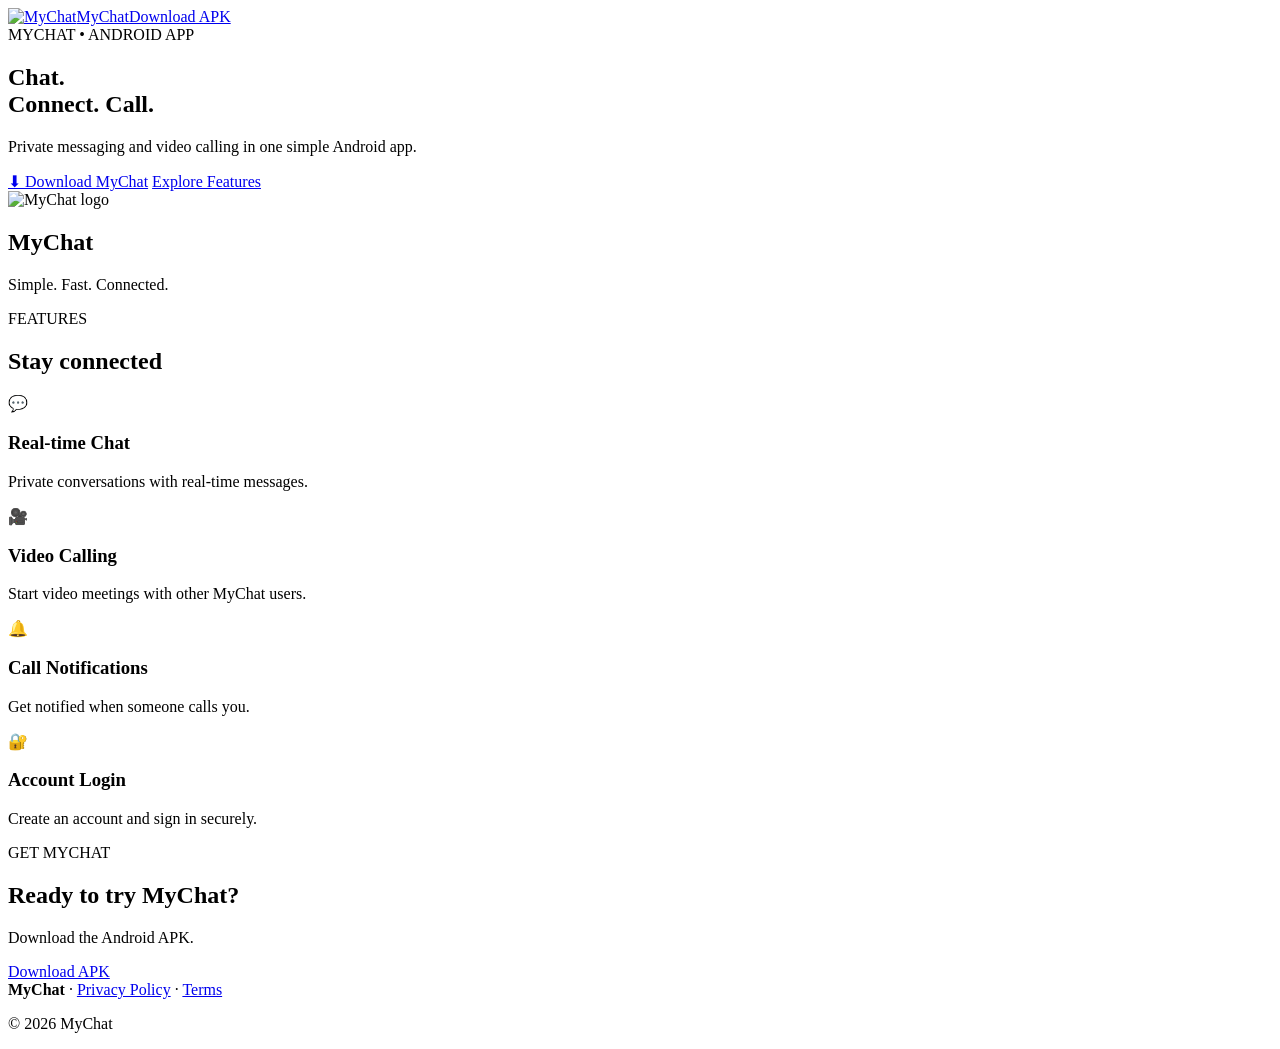
==== index.html @ f36280c7 "Add files via upload" ====
<!doctype html>
<html lang="en"><head>
<meta charset="utf-8"><meta name="viewport" content="width=device-width,initial-scale=1">
<title>MyChat – Chat & Video Calling</title>
<meta name="description" content="MyChat – simple private chat and video calling Android app.">
<meta name="robots" content="index,follow">
<link rel="stylesheet" href="style.css">
</head><body>
<header><a class="brand" href="#"><img src="logo.jpg" alt="MyChat">MyChat</a><a class="btn small" href="app-debug.apk" download>Download APK</a></header>
<section class="hero">
<div><span>MYCHAT • ANDROID APP</span><h1>Chat.<br><b>Connect. Call.</b></h1>
<p>Private messaging and video calling in one simple Android app.</p>
<a class="btn" href="app-debug.apk" download>⬇ Download MyChat</a>
<a class="link" href="#features">Explore Features</a></div>
<div class="card"><img src="logo.jpg" alt="MyChat logo"><h2>MyChat</h2><p>Simple. Fast. Connected.</p></div>
</section>
<section id="features"><span>FEATURES</span><h2>Stay connected</h2><div class="grid">
<article>💬<h3>Real-time Chat</h3><p>Private conversations with real-time messages.</p></article>
<article>🎥<h3>Video Calling</h3><p>Start video meetings with other MyChat users.</p></article>
<article>🔔<h3>Call Notifications</h3><p>Get notified when someone calls you.</p></article>
<article>🔐<h3>Account Login</h3><p>Create an account and sign in securely.</p></article>
</div></section>
<section class="cta"><div><span>GET MYCHAT</span><h2>Ready to try MyChat?</h2><p>Download the Android APK.</p></div><a class="btn" href="app-debug.apk" download>Download APK</a></section>
<footer><strong>MyChat</strong> · <a href="privacy.html">Privacy Policy</a> · <a href="terms.html">Terms</a><p>© 2026 MyChat</p></footer>
<script src="script.js"></script></body></html>
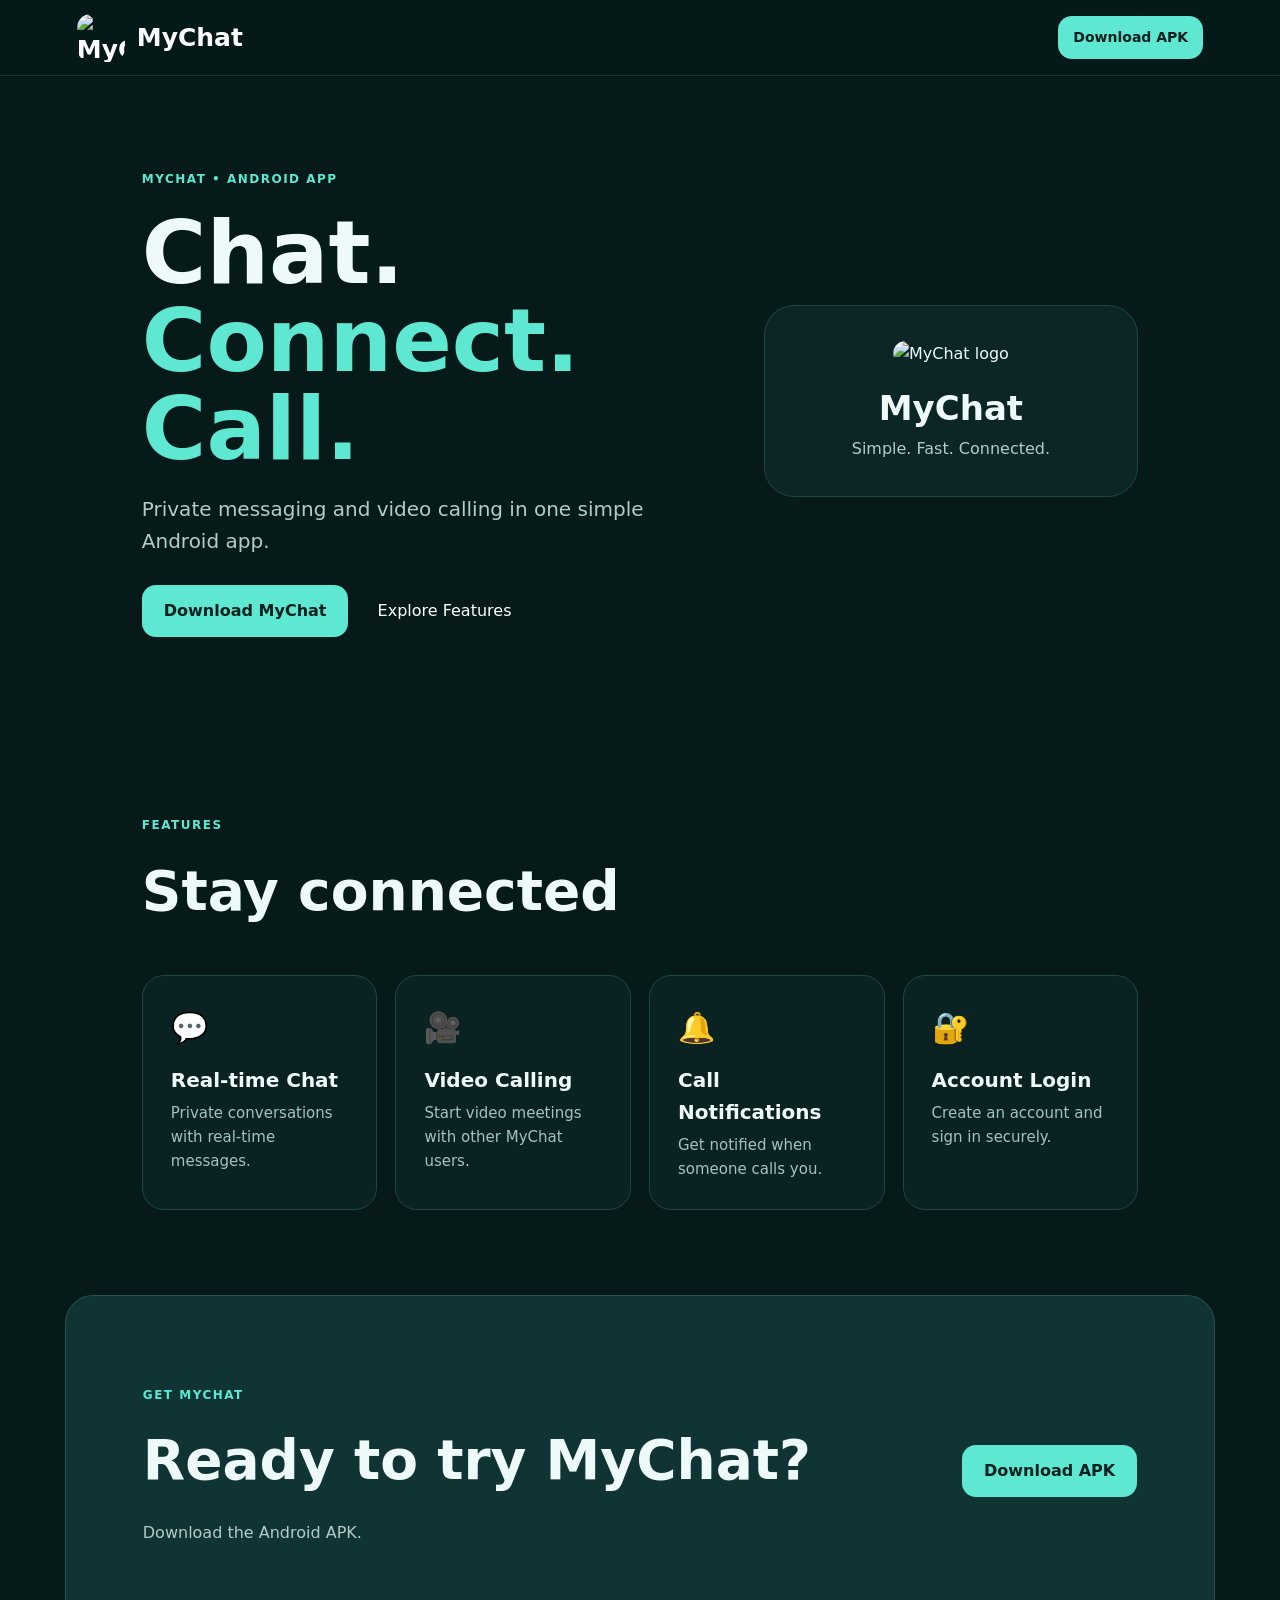
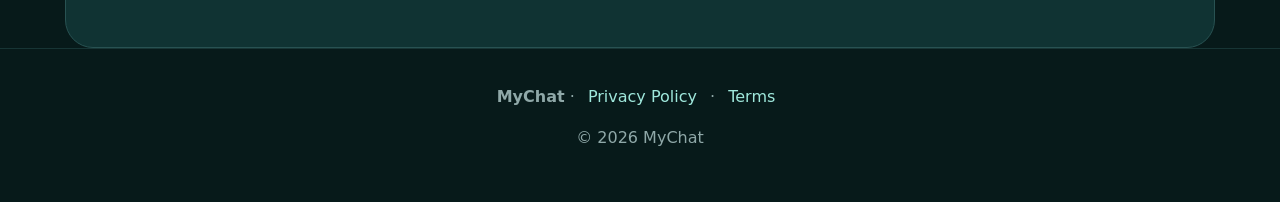
==== commit 563d05d8: "Update index.html" ====
--- a/index.html
+++ b/index.html
@@ -10,7 +10,7 @@
 <section class="hero">
 <div><span>MYCHAT • ANDROID APP</span><h1>Chat.<br><b>Connect. Call.</b></h1>
 <p>Private messaging and video calling in one simple Android app.</p>
-<a class="btn" href="app-debug.apk" download>⬇ Download MyChat</a>
+<a class="btn" href="https://drive.google.com/uc?export=download&id=19vx0_uoGdIhJjBhcS_lTEqy3OtEkciMY"> Download MyChat</a>
 <a class="link" href="#features">Explore Features</a></div>
 <div class="card"><img src="logo.jpg" alt="MyChat logo"><h2>MyChat</h2><p>Simple. Fast. Connected.</p></div>
 </section>
@@ -22,4 +22,4 @@
 </div></section>
 <section class="cta"><div><span>GET MYCHAT</span><h2>Ready to try MyChat?</h2><p>Download the Android APK.</p></div><a class="btn" href="app-debug.apk" download>Download APK</a></section>
 <footer><strong>MyChat</strong> · <a href="privacy.html">Privacy Policy</a> · <a href="terms.html">Terms</a><p>© 2026 MyChat</p></footer>
-<script src="script.js"></script></body></html>+<script src="script.js"></script></body></html>
--- a/style.css
+++ b/style.css
@@ -0,0 +1 @@
+*{box-sizing:border-box}html{scroll-behavior:smooth}body{margin:0;background:#071a1a;color:#eefafa;font-family:system-ui,-apple-system,Segoe UI,sans-serif;line-height:1.6}header{height:76px;padding:12px 6%;display:flex;align-items:center;justify-content:space-between;position:sticky;top:0;background:#071a1aeF;backdrop-filter:blur(12px);z-index:5;border-bottom:1px solid #173535}.brand{color:#fff;text-decoration:none;font-size:25px;font-weight:800;display:flex;align-items:center;gap:12px}.brand img{width:48px;height:48px;border-radius:14px;object-fit:cover}.btn{display:inline-block;background:#5ee7d1;color:#052020;text-decoration:none;font-weight:800;padding:13px 22px;border-radius:14px}.small{padding:10px 15px;font-size:14px}.link{display:inline-block;color:#fff;text-decoration:none;margin-left:12px;padding:12px}.hero{max-width:1150px;margin:auto;min-height:650px;padding:80px 6%;display:grid;grid-template-columns:1.2fr .8fr;gap:60px;align-items:center}.hero span,section>span,.cta span{color:#5ee7d1;font-weight:800;letter-spacing:1.5px;font-size:12px}.hero h1{font-size:clamp(50px,8vw,88px);line-height:1;margin:18px 0}.hero h1 b{color:#5ee7d1}.hero p{font-size:20px;color:#b5caca;max-width:600px;margin-bottom:28px}.card{background:#0c2626;border:1px solid #214646;border-radius:30px;padding:35px;text-align:center}.card img{width:230px;height:230px;border-radius:48px;object-fit:cover}.card h2{font-size:34px;margin:15px 0 0}.card p{font-size:16px;margin:0}section:not(.hero){max-width:1150px;margin:auto;padding:85px 6%}section>h2,.cta h2{font-size:clamp(34px,5vw,55px);margin:10px 0 40px}.grid{display:grid;grid-template-columns:repeat(4,1fr);gap:18px}.grid article{background:#0b2222;border:1px solid #214646;border-radius:22px;padding:28px;font-size:30px}.grid h3{font-size:20px;margin:12px 0 5px}.grid p{font-size:15px;color:#a9c0c0;margin:0}.cta{margin-bottom:80px;background:#103333;border:1px solid #285252;border-radius:28px;display:flex;align-items:center;justify-content:space-between;gap:20px}.cta h2{margin:10px 0 5px}.cta p{color:#b5caca}footer{text-align:center;padding:35px 6%;border-top:1px solid #173535;color:#8fa8a8}footer a{color:#9fe8dc;text-decoration:none;margin:0 8px}@media(max-width:800px){.hero{grid-template-columns:1fr;text-align:center}.hero p{margin-left:auto;margin-right:auto}.grid{grid-template-columns:1fr 1fr}.cta{flex-direction:column;text-align:center}}@media(max-width:500px){.grid{grid-template-columns:1fr}.link{margin-left:0}.card img{width:190px;height:190px}}
